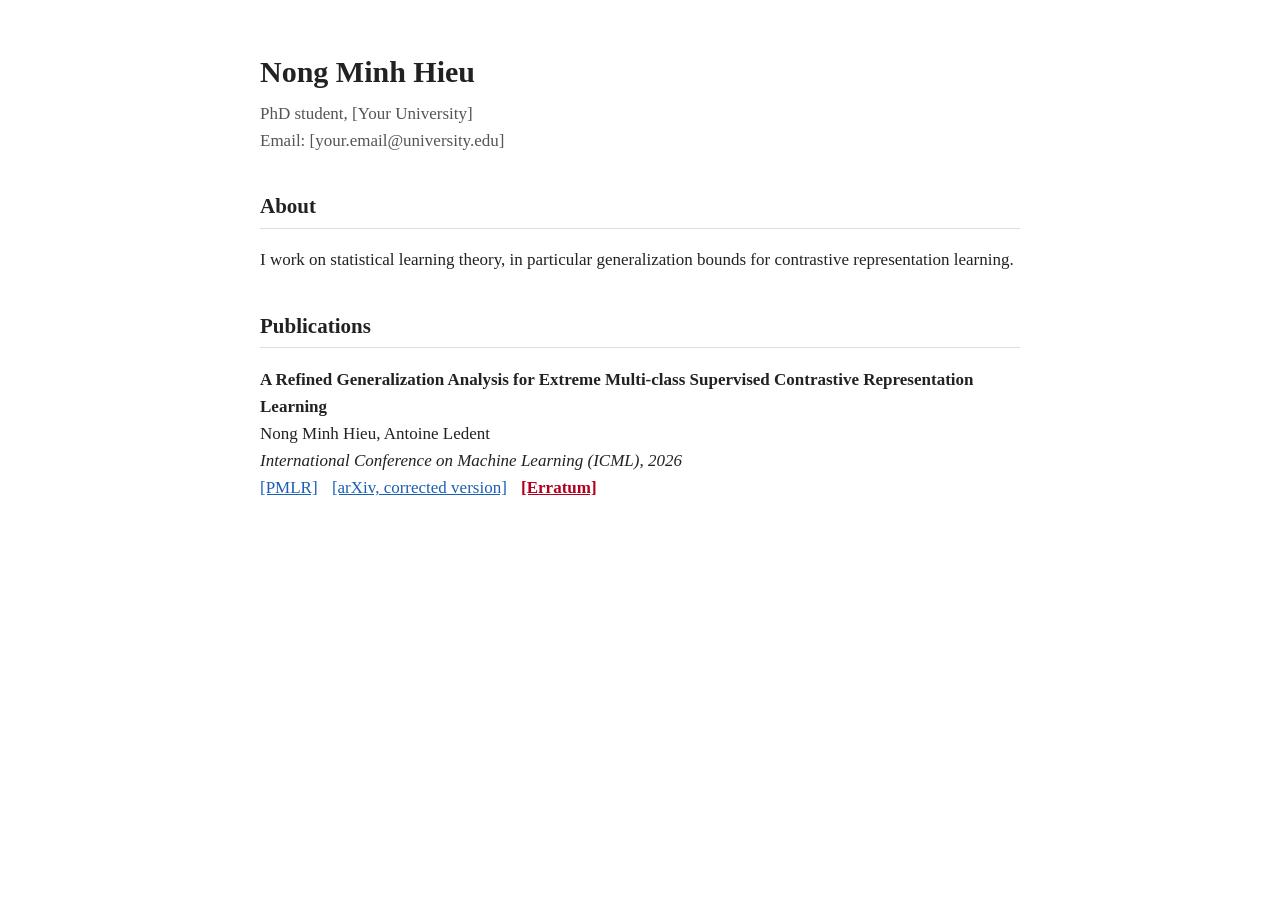
==== index.html @ 6f37da9e "Add files via upload" ====
<!DOCTYPE html>
<html lang="en">
<head>
  <meta charset="utf-8">
  <meta name="viewport" content="width=device-width, initial-scale=1">
  <title>Nong Minh Hieu</title>
  <style>
    body {
      max-width: 760px;
      margin: 48px auto;
      padding: 0 20px;
      font-family: Georgia, "Times New Roman", serif;
      font-size: 17px;
      line-height: 1.6;
      color: #222;
    }
    h1 { font-size: 30px; margin-bottom: 4px; }
    h2 { font-size: 21px; margin-top: 36px; border-bottom: 1px solid #ddd; padding-bottom: 4px; }
    .subtitle { color: #555; margin-top: 0; }
    a { color: #1a5fb4; }
    .pub { margin-bottom: 18px; }
    .pub-title { font-weight: bold; }
    .links a { margin-right: 10px; }
    .erratum { color: #b00020; font-weight: bold; }
  </style>
</head>
<body>

  <!-- ===== EDIT ME: your name, position and email ===== -->
  <h1>Nong Minh Hieu</h1>
  <p class="subtitle">
    PhD student, [Your University]<br>
    Email: [your.email@university.edu]
  </p>

  <!-- ===== EDIT ME: a few sentences about you ===== -->
  <h2>About</h2>
  <p>
    I work on statistical learning theory, in particular generalization
    bounds for contrastive representation learning.
  </p>

  <h2>Publications</h2>

  <div class="pub">
    <div class="pub-title">
      A Refined Generalization Analysis for Extreme Multi-class Supervised
      Contrastive Representation Learning
    </div>
    <div>Nong Minh Hieu, Antoine Ledent</div>
    <div><em>International Conference on Machine Learning (ICML), 2026</em></div>
    <div class="links">
      <!-- EDIT ME: replace the # with the link to the paper on proceedings.mlr.press -->
      <a href="#">[PMLR]</a>
      <a href="https://arxiv.org/abs/2605.07596">[arXiv, corrected version]</a>
      <a class="erratum" href="erratum_icml2026.pdf">[Erratum]</a>
    </div>
  </div>

  <!-- To add another paper, copy everything from <div class="pub"> to its matching </div> and paste it here. -->

</body>
</html>
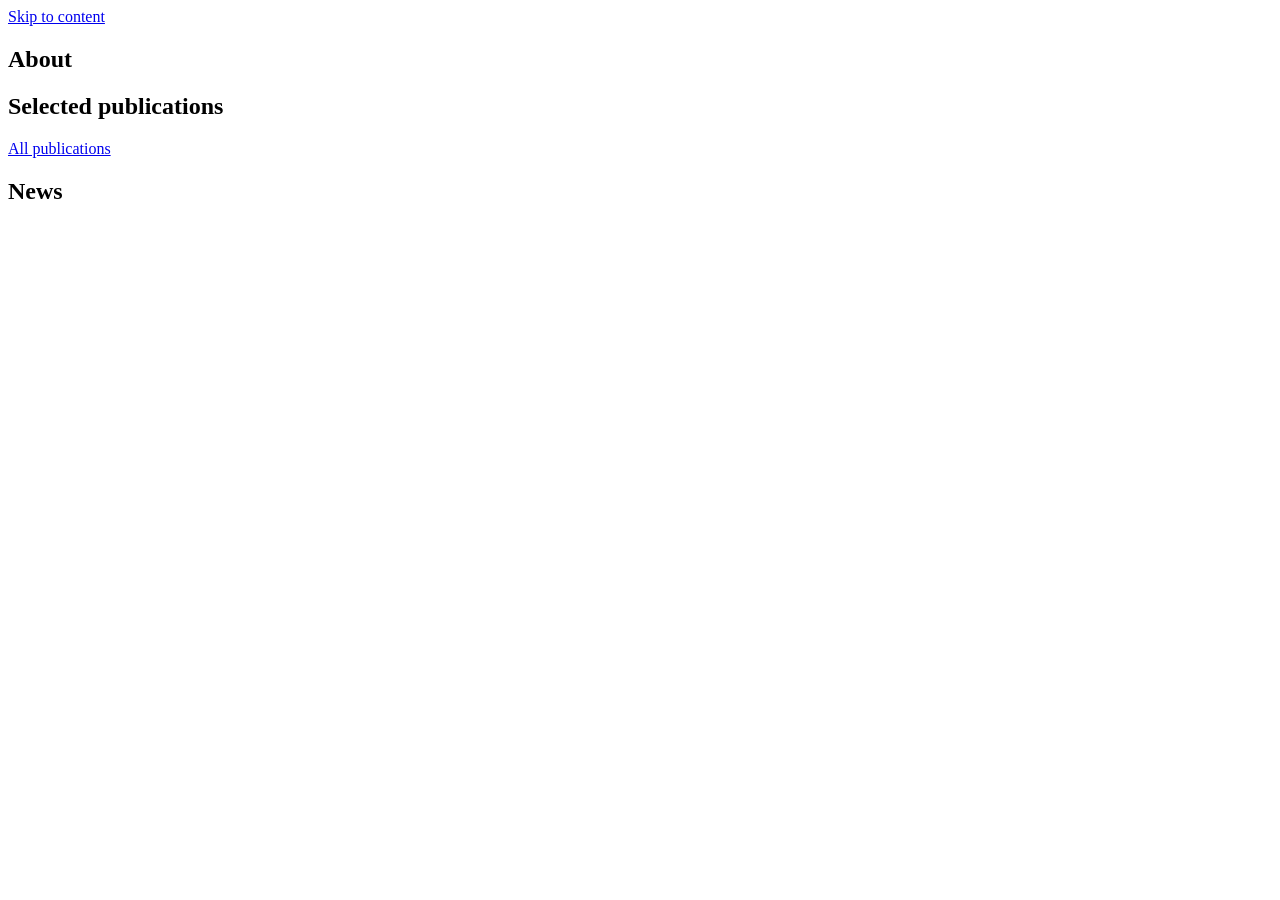
==== commit 7422699b: "Add files via upload" ====
--- a/index.html
+++ b/index.html
@@ -4,60 +4,60 @@
   <meta charset="utf-8">
   <meta name="viewport" content="width=device-width, initial-scale=1">
   <title>Nong Minh Hieu</title>
-  <style>
-    body {
-      max-width: 760px;
-      margin: 48px auto;
-      padding: 0 20px;
-      font-family: Georgia, "Times New Roman", serif;
-      font-size: 17px;
-      line-height: 1.6;
-      color: #222;
-    }
-    h1 { font-size: 30px; margin-bottom: 4px; }
-    h2 { font-size: 21px; margin-top: 36px; border-bottom: 1px solid #ddd; padding-bottom: 4px; }
-    .subtitle { color: #555; margin-top: 0; }
-    a { color: #1a5fb4; }
-    .pub { margin-bottom: 18px; }
-    .pub-title { font-weight: bold; }
-    .links a { margin-right: 10px; }
-    .erratum { color: #b00020; font-weight: bold; }
-  </style>
+  <meta name="description" content="Nong Minh Hieu, PhD student in Computer Science at Singapore Management University, working on learning theory for contrastive representation learning.">
+  <link rel="icon" href="assets/favicon.svg" type="image/svg+xml">
+  <script>
+    (function () {
+      var t = null;
+      try { t = localStorage.getItem("theme"); } catch (e) {}
+      if (t !== "light" && t !== "dark") {
+        t = window.matchMedia && window.matchMedia("(prefers-color-scheme: dark)").matches ? "dark" : "light";
+      }
+      document.documentElement.setAttribute("data-theme", t);
+    })();
+  </script>
+  <link rel="preconnect" href="https://fonts.googleapis.com">
+  <link rel="preconnect" href="https://fonts.gstatic.com" crossorigin>
+  <link rel="stylesheet" href="https://fonts.googleapis.com/css2?family=Instrument+Sans:wght@400;500;600&family=Newsreader:ital,opsz,wght@0,6..72,300;0,6..72,400;0,6..72,500;0,6..72,600;1,6..72,400&display=swap">
+  <link rel="stylesheet" href="assets/css/style.css">
 </head>
-<body>
+<body data-page="home">
+  <a class="skip-link" href="#main">Skip to content</a>
+  <header id="site-header"></header>
 
-  <!-- ===== EDIT ME: your name, position and email ===== -->
-  <h1>Nong Minh Hieu</h1>
-  <p class="subtitle">
-    PhD student, [Your University]<br>
-    Email: [your.email@university.edu]
-  </p>
+  <main id="main">
+    <div class="wrap">
+      <section class="hero" id="hero" aria-label="Introduction"></section>
 
-  <!-- ===== EDIT ME: a few sentences about you ===== -->
-  <h2>About</h2>
-  <p>
-    I work on statistical learning theory, in particular generalization
-    bounds for contrastive representation learning.
-  </p>
+      <section class="section" aria-labelledby="about-h">
+        <div class="section-head"><h2 id="about-h">About</h2></div>
+        <div class="about-grid" id="about-body"></div>
+      </section>
 
-  <h2>Publications</h2>
+      <section class="section" aria-labelledby="pubs-h">
+        <div class="section-head">
+          <h2 id="pubs-h">Selected publications</h2>
+          <a href="publications.html">All publications</a>
+        </div>
+        <ol class="entries" id="selected-pubs"></ol>
+      </section>
 
-  <div class="pub">
-    <div class="pub-title">
-      A Refined Generalization Analysis for Extreme Multi-class Supervised
-      Contrastive Representation Learning
+      <section class="section" aria-labelledby="news-h">
+        <div class="section-head"><h2 id="news-h">News</h2></div>
+        <ul class="news" id="news-list"></ul>
+      </section>
     </div>
-    <div>Nong Minh Hieu, Antoine Ledent</div>
-    <div><em>International Conference on Machine Learning (ICML), 2026</em></div>
-    <div class="links">
-      <!-- EDIT ME: replace the # with the link to the paper on proceedings.mlr.press -->
-      <a href="#">[PMLR]</a>
-      <a href="https://arxiv.org/abs/2605.07596">[arXiv, corrected version]</a>
-      <a class="erratum" href="erratum_icml2026.pdf">[Erratum]</a>
-    </div>
-  </div>
+  </main>
 
-  <!-- To add another paper, copy everything from <div class="pub"> to its matching </div> and paste it here. -->
+  <footer id="site-footer"></footer>
 
+  <noscript><p style="text-align:center;font-family:sans-serif">This site needs JavaScript to show its content.</p></noscript>
+
+  <!-- Your content lives in these files. Edit them, not this page. -->
+  <script src="data/site.js"></script>
+  <script src="data/profile.js"></script>
+  <script src="data/publications.js"></script>
+  <script src="data/news.js"></script>
+  <script src="assets/js/main.js"></script>
 </body>
 </html>
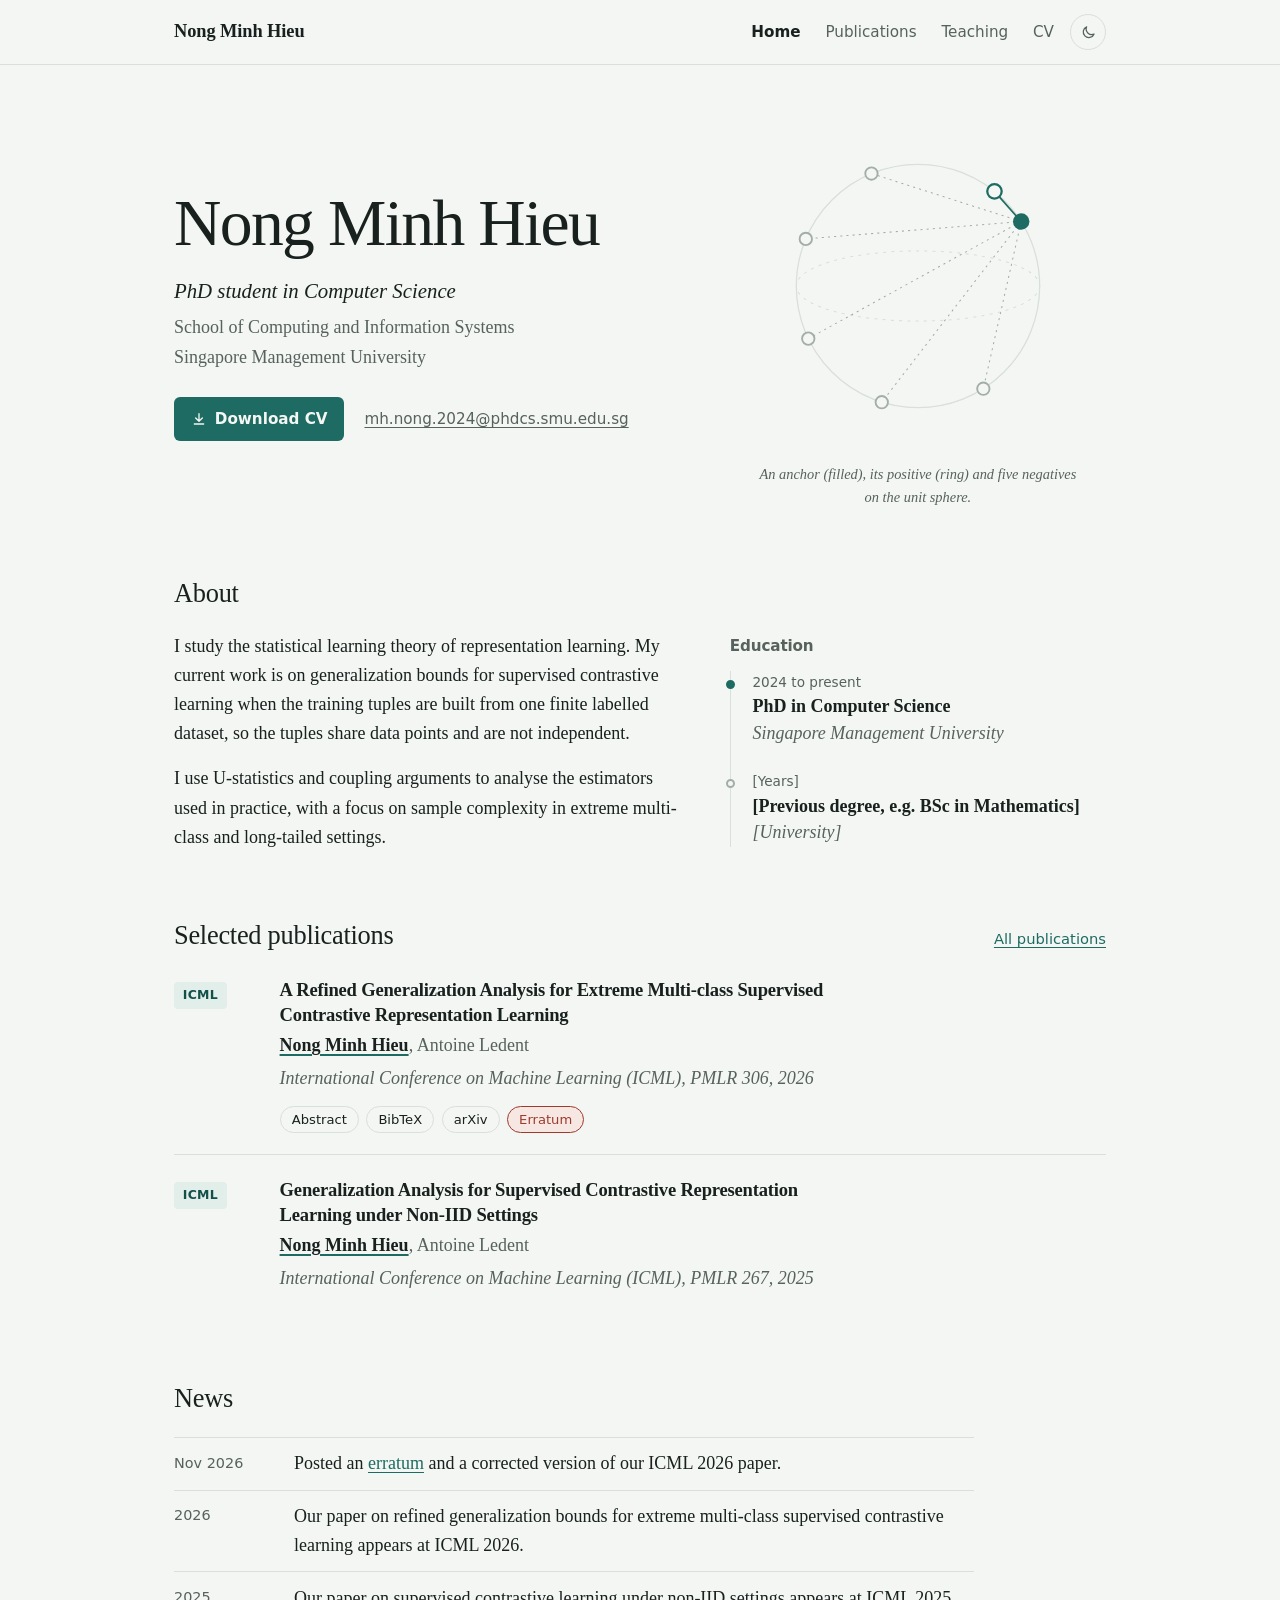
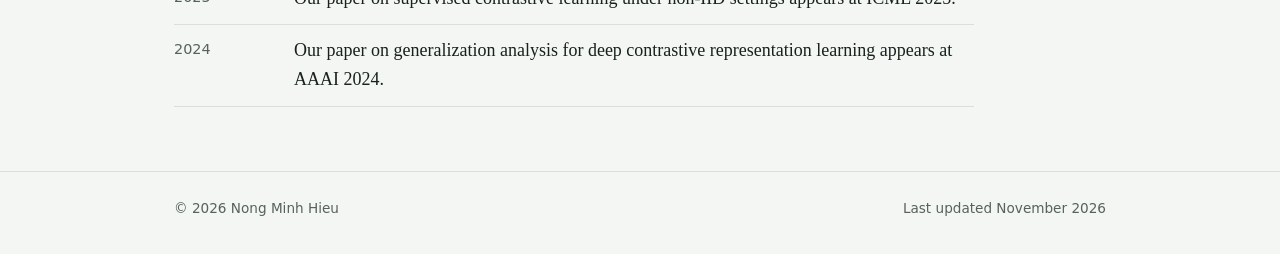
==== commit 14333d25: "Update index.html" ====
--- a/index.html
+++ b/index.html
@@ -4,7 +4,7 @@
   <meta charset="utf-8">
   <meta name="viewport" content="width=device-width, initial-scale=1">
   <title>Nong Minh Hieu</title>
-  <meta name="description" content="Nong Minh Hieu, PhD student in Computer Science at Singapore Management University, working on learning theory for contrastive representation learning.">
+  <meta name="description" content="Nong Minh Hieu, PhD student in the School of Computing and Information Systems (SCIS) at Singapore Management University, working on learning theory, U-processes and robust estimation.">
   <link rel="icon" href="assets/favicon.svg" type="image/svg+xml">
   <script>
     (function () {
--- a/assets/css/style.css
+++ b/assets/css/style.css
@@ -0,0 +1,573 @@
+/* ================================================================
+   Personal site: styles
+   Colours are defined once below, for the light and dark themes.
+   ================================================================ */
+
+:root {
+  --bg:        #F4F6F3;
+  --surface:   #FFFFFF;
+  --ink:       #18211E;
+  --muted:     #56625D;
+  --faint:     #8C9893;
+  --rule:      #D9DFDB;
+  --accent:    #1D6B62;
+  --accent-ink:#14504A;
+  --accent-bg: #E1EEEA;
+  --warn:      #9C3B2E;
+  --warn-bg:   #F6E7E3;
+  --neg:       #A3ADA9;
+
+  --serif: "Newsreader", "Iowan Old Style", "Palatino Linotype", Palatino, Georgia, serif;
+  --sans:  "Instrument Sans", "Segoe UI", system-ui, -apple-system, sans-serif;
+
+  --measure: 66ch;
+  --page:    980px;
+  --radius:  6px;
+  color-scheme: light;
+}
+
+:root[data-theme="dark"] {
+  --bg:        #101614;
+  --surface:   #161E1B;
+  --ink:       #E3EAE6;
+  --muted:     #A0ADA7;
+  --faint:     #6F7C76;
+  --rule:      #26302C;
+  --accent:    #72C2B3;
+  --accent-ink:#9AD8CC;
+  --accent-bg: #1A2C28;
+  --warn:      #E4917F;
+  --warn-bg:   #2E1D19;
+  --neg:       #56625D;
+  color-scheme: dark;
+}
+
+/* ---------- Base ---------- */
+
+*, *::before, *::after { box-sizing: border-box; }
+
+html { -webkit-text-size-adjust: 100%; }
+
+body {
+  margin: 0;
+  background: var(--bg);
+  color: var(--ink);
+  font-family: var(--serif);
+  font-size: 1.125rem;
+  line-height: 1.62;
+  font-optical-sizing: auto;
+  transition: background-color .25s ease, color .25s ease;
+}
+
+a {
+  color: var(--accent);
+  text-decoration-thickness: 1px;
+  text-underline-offset: 3px;
+}
+a:hover { color: var(--accent-ink); text-decoration-thickness: 2px; }
+
+:focus-visible {
+  outline: 2px solid var(--accent);
+  outline-offset: 3px;
+  border-radius: 3px;
+}
+
+.skip-link {
+  position: absolute;
+  left: 1rem;
+  top: -3rem;
+  padding: .5rem .8rem;
+  background: var(--surface);
+  color: var(--ink);
+  font-family: var(--sans);
+  font-size: .9rem;
+  border: 1px solid var(--rule);
+  border-radius: var(--radius);
+  z-index: 10;
+}
+.skip-link:focus { top: 1rem; }
+
+.wrap {
+  max-width: var(--page);
+  margin: 0 auto;
+  padding: 0 1.5rem;
+}
+
+/* ---------- Header ---------- */
+
+.site-header {
+  border-bottom: 1px solid var(--rule);
+}
+.site-header .wrap {
+  display: flex;
+  align-items: center;
+  justify-content: space-between;
+  gap: 1rem;
+  min-height: 4rem;
+}
+.site-title {
+  font-family: var(--serif);
+  font-size: 1.15rem;
+  font-weight: 600;
+  color: var(--ink);
+  text-decoration: none;
+  letter-spacing: -0.005em;
+}
+.site-title:hover { color: var(--ink); }
+
+.nav {
+  display: flex;
+  align-items: center;
+  gap: .25rem;
+  font-family: var(--sans);
+  font-size: .95rem;
+}
+.nav a {
+  color: var(--muted);
+  text-decoration: none;
+  padding: .4rem .65rem;
+  border-radius: var(--radius);
+}
+.nav a:hover { color: var(--ink); background: var(--accent-bg); }
+.nav a[aria-current="page"] { color: var(--ink); font-weight: 600; }
+
+.theme-toggle {
+  display: inline-grid;
+  place-items: center;
+  width: 2.25rem;
+  height: 2.25rem;
+  margin-left: .35rem;
+  border: 1px solid var(--rule);
+  border-radius: 50%;
+  background: transparent;
+  color: var(--muted);
+  cursor: pointer;
+}
+.theme-toggle:hover { color: var(--ink); border-color: var(--faint); }
+.theme-toggle svg { width: 1.05rem; height: 1.05rem; }
+.theme-toggle .icon-sun { display: none; }
+:root[data-theme="dark"] .theme-toggle .icon-sun { display: block; }
+:root[data-theme="dark"] .theme-toggle .icon-moon { display: none; }
+
+.menu-toggle { display: none; }
+
+/* ---------- Main ---------- */
+
+main { padding: 3.5rem 0 4rem; }
+
+h1, h2, h3 {
+  font-family: var(--serif);
+  font-weight: 500;
+  line-height: 1.2;
+  letter-spacing: -0.01em;
+  margin: 0;
+}
+
+.section { margin-top: 4.25rem; }
+.section-head {
+  display: flex;
+  align-items: baseline;
+  justify-content: space-between;
+  gap: 1rem;
+  margin-bottom: 1.4rem;
+}
+.section-head h2 { font-size: 1.65rem; }
+.section-head a {
+  font-family: var(--sans);
+  font-size: .92rem;
+}
+
+.page-head h1 {
+  font-size: clamp(2.2rem, 4vw, 2.9rem);
+  font-weight: 400;
+  letter-spacing: -0.02em;
+}
+.page-head p {
+  margin: .6rem 0 0;
+  color: var(--muted);
+  max-width: var(--measure);
+}
+
+/* ---------- Home: hero ---------- */
+
+.hero {
+  display: grid;
+  grid-template-columns: minmax(0, 1.35fr) minmax(0, 1fr);
+  gap: 3rem;
+  align-items: center;
+}
+.hero h1 {
+  font-size: clamp(2.6rem, 6vw, 4.1rem);
+  font-weight: 400;
+  letter-spacing: -0.025em;
+  line-height: 1.02;
+}
+.hero .position {
+  margin: 1.1rem 0 0;
+  font-size: 1.3rem;
+  font-style: italic;
+  color: var(--ink);
+}
+.hero .affiliation {
+  margin: .35rem 0 0;
+  color: var(--muted);
+}
+.hero .contact {
+  margin-top: 1.6rem;
+  display: flex;
+  flex-wrap: wrap;
+  align-items: center;
+  gap: .75rem 1.25rem;
+  font-family: var(--sans);
+  font-size: .95rem;
+}
+.hero .contact a:not(.button) { color: var(--muted); }
+.hero .contact a:not(.button):hover { color: var(--accent); }
+
+.button {
+  display: inline-flex;
+  align-items: center;
+  gap: .5rem;
+  padding: .6rem 1.05rem;
+  border-radius: var(--radius);
+  background: var(--accent);
+  color: var(--bg);
+  font-family: var(--sans);
+  font-weight: 600;
+  font-size: .95rem;
+  text-decoration: none;
+}
+.button:hover { background: var(--accent-ink); color: var(--bg); }
+.button svg { width: 1rem; height: 1rem; }
+
+/* The figure: anchor, positive and negatives on the unit sphere */
+.sphere {
+  margin: 0;
+  justify-self: center;
+  width: 100%;
+  max-width: 330px;
+}
+.sphere svg { display: block; width: 100%; height: auto; overflow: visible; }
+.sphere .outline   { fill: none; stroke: var(--rule); stroke-width: 1.25; }
+.sphere .equator   { fill: none; stroke: var(--rule); stroke-width: 1; stroke-dasharray: 3 5; }
+.sphere .pull      { stroke: var(--accent); stroke-width: 1.6; }
+.sphere .push      { stroke: var(--neg); stroke-width: 1; stroke-dasharray: 2 4; }
+.sphere .anchor    { fill: var(--accent); }
+.sphere .positive  { fill: var(--bg); stroke: var(--accent); stroke-width: 2.2; }
+.sphere .negative  { fill: var(--bg); stroke: var(--neg); stroke-width: 1.8; }
+.sphere figcaption {
+  margin-top: .75rem;
+  font-size: .9rem;
+  font-style: italic;
+  color: var(--muted);
+  text-align: center;
+}
+
+/* ---------- Home: about + education ---------- */
+
+.about-grid {
+  display: grid;
+  grid-template-columns: minmax(0, 1.35fr) minmax(0, 1fr);
+  gap: 3rem;
+}
+.about-text p { margin: 0 0 1rem; max-width: var(--measure); }
+.about-text p:last-child { margin-bottom: 0; }
+
+.timeline-title {
+  font-family: var(--sans);
+  font-size: .95rem;
+  font-weight: 600;
+  color: var(--muted);
+  margin: .3rem 0 1rem;
+}
+.timeline {
+  list-style: none;
+  margin: 0;
+  padding: 0;
+  border-left: 1px solid var(--rule);
+}
+.timeline li {
+  position: relative;
+  padding: 0 0 1.4rem 1.35rem;
+}
+.timeline li:last-child { padding-bottom: 0; }
+.timeline li::before {
+  content: "";
+  position: absolute;
+  left: -5px;
+  top: .55rem;
+  width: 9px;
+  height: 9px;
+  border-radius: 50%;
+  background: var(--bg);
+  border: 2px solid var(--neg);
+}
+.timeline li:first-child::before { background: var(--accent); border-color: var(--accent); }
+.timeline .years {
+  display: block;
+  font-family: var(--sans);
+  font-size: .85rem;
+  color: var(--muted);
+}
+.timeline .degree { display: block; font-weight: 600; line-height: 1.35; margin-top: .1rem; }
+.timeline .place  { display: block; color: var(--muted); font-style: italic; }
+
+/* ---------- News ---------- */
+
+.news {
+  list-style: none;
+  margin: 0;
+  padding: 0;
+  max-width: 50rem;
+}
+.news li {
+  display: grid;
+  grid-template-columns: 6.5rem minmax(0, 1fr);
+  gap: 1rem;
+  padding: .7rem 0;
+  border-top: 1px solid var(--rule);
+}
+.news li:last-child { border-bottom: 1px solid var(--rule); }
+.news .date {
+  font-family: var(--sans);
+  font-size: .9rem;
+  color: var(--muted);
+  padding-top: .15rem;
+  font-variant-numeric: tabular-nums;
+}
+
+/* ---------- Entries (publications and teaching) ---------- */
+
+.entries { list-style: none; margin: 0; padding: 0; }
+
+.entry {
+  display: grid;
+  grid-template-columns: 5.5rem minmax(0, 1fr);
+  gap: 1.1rem;
+  padding: 1.35rem 0;
+  border-top: 1px solid var(--rule);
+}
+.entries > .entry:first-child { border-top: 0; padding-top: .2rem; }
+
+.badge {
+  align-self: start;
+  justify-self: start;
+  display: inline-block;
+  margin-top: .3rem;
+  padding: .22rem .55rem;
+  border-radius: 4px;
+  background: var(--accent-bg);
+  color: var(--accent-ink);
+  font-family: var(--sans);
+  font-size: .78rem;
+  font-weight: 600;
+  letter-spacing: .02em;
+  white-space: nowrap;
+}
+.badge.preprint { background: transparent; color: var(--muted); box-shadow: inset 0 0 0 1px var(--rule); }
+
+.entry-title {
+  font-size: 1.16rem;
+  font-weight: 600;
+  line-height: 1.35;
+  margin: 0;
+  max-width: 62ch;
+}
+.entry-authors, .entry-venue, .entry-desc {
+  margin: .25rem 0 0;
+  max-width: 62ch;
+}
+.entry-authors { color: var(--muted); }
+.entry-authors .me {
+  color: var(--ink);
+  font-weight: 600;
+  text-decoration: underline;
+  text-decoration-color: var(--accent);
+  text-decoration-thickness: 1.5px;
+  text-underline-offset: 3px;
+}
+.entry-venue { font-style: italic; color: var(--muted); }
+.entry-venue .note { font-style: normal; color: var(--accent); font-weight: 600; }
+.entry-desc { color: var(--ink); }
+
+.entry-links {
+  display: flex;
+  flex-wrap: wrap;
+  gap: .45rem;
+  margin-top: .75rem;
+}
+.chip {
+  display: inline-flex;
+  align-items: center;
+  padding: .26rem .7rem;
+  border: 1px solid var(--rule);
+  border-radius: 999px;
+  background: transparent;
+  color: var(--ink);
+  font-family: var(--sans);
+  font-size: .82rem;
+  font-weight: 500;
+  line-height: 1.3;
+  text-decoration: none;
+  cursor: pointer;
+}
+.chip:hover { border-color: var(--accent); color: var(--accent); }
+.chip[aria-expanded="true"] { background: var(--accent-bg); border-color: var(--accent); color: var(--accent-ink); }
+.chip.erratum { color: var(--warn); border-color: currentColor; background: var(--warn-bg); }
+.chip.erratum:hover { color: var(--warn); text-decoration: underline; }
+
+.panel {
+  margin-top: .8rem;
+  padding: .9rem 1.1rem;
+  border-left: 2px solid var(--accent);
+  background: var(--surface);
+  border-radius: 0 var(--radius) var(--radius) 0;
+  max-width: 62ch;
+  font-size: 1rem;
+  line-height: 1.6;
+}
+.panel[hidden] { display: none; }
+.panel p { margin: 0; }
+.panel pre {
+  margin: 0;
+  overflow-x: auto;
+  font-family: ui-monospace, "SF Mono", Menlo, Consolas, monospace;
+  font-size: .8rem;
+  line-height: 1.5;
+  white-space: pre;
+}
+.panel .copy {
+  margin-top: .7rem;
+}
+
+@media (prefers-reduced-motion: no-preference) {
+  .panel:not([hidden]) { animation: panel-in .18s ease-out; }
+  @keyframes panel-in { from { opacity: 0; transform: translateY(-3px); } to { opacity: 1; transform: none; } }
+}
+
+/* Year groups on the publications and teaching pages */
+.year-group {
+  display: grid;
+  grid-template-columns: 6.5rem minmax(0, 1fr);
+  gap: 1.5rem;
+  padding-top: 1.5rem;
+  margin-top: 1.5rem;
+  border-top: 1px solid var(--rule);
+}
+.year-group:first-of-type { border-top: 0; margin-top: 0; }
+.year-group .entries > .entry:last-child { padding-bottom: .4rem; }
+.year-label {
+  font-size: 2.1rem;
+  font-weight: 300;
+  line-height: 1;
+  color: var(--faint);
+  font-variant-numeric: lining-nums tabular-nums;
+}
+@media (min-width: 761px) {
+  .year-label { position: sticky; top: 1.5rem; align-self: start; }
+}
+
+/* Filter on the publications page */
+.toolbar {
+  display: flex;
+  flex-wrap: wrap;
+  align-items: center;
+  gap: .75rem 1.25rem;
+  margin: 2rem 0 .5rem;
+  font-family: var(--sans);
+  font-size: .92rem;
+}
+.toolbar label { color: var(--muted); }
+.toolbar input {
+  font: inherit;
+  color: var(--ink);
+  background: var(--surface);
+  border: 1px solid var(--rule);
+  border-radius: var(--radius);
+  padding: .5rem .75rem;
+  min-width: min(22rem, 100%);
+}
+.toolbar input:focus-visible { outline-offset: 1px; }
+.toolbar .count { color: var(--muted); }
+
+.empty {
+  margin-top: 2rem;
+  font-family: var(--sans);
+  color: var(--muted);
+}
+.empty button {
+  font: inherit;
+  color: var(--accent);
+  background: none;
+  border: 0;
+  padding: 0;
+  text-decoration: underline;
+  cursor: pointer;
+}
+
+/* ---------- Footer ---------- */
+
+.site-footer {
+  border-top: 1px solid var(--rule);
+  padding: 1.6rem 0 2.2rem;
+  font-family: var(--sans);
+  font-size: .85rem;
+  color: var(--muted);
+}
+.site-footer .wrap { display: flex; flex-wrap: wrap; justify-content: space-between; gap: .5rem 1.5rem; }
+
+/* ---------- Small screens ---------- */
+
+@media (max-width: 760px) {
+  body { font-size: 1.06rem; }
+  main { padding-top: 2.25rem; }
+
+  .menu-toggle {
+    display: inline-flex;
+    align-items: center;
+    padding: .4rem .7rem;
+    border: 1px solid var(--rule);
+    border-radius: var(--radius);
+    background: transparent;
+    color: var(--ink);
+    font-family: var(--sans);
+    font-size: .9rem;
+    cursor: pointer;
+  }
+  .header-actions { display: flex; align-items: center; gap: .4rem; }
+  .nav {
+    display: none;
+    position: absolute;
+    left: 0; right: 0;
+    top: 4rem;
+    flex-direction: column;
+    align-items: stretch;
+    padding: .5rem 1.5rem 1rem;
+    background: var(--bg);
+    border-bottom: 1px solid var(--rule);
+    z-index: 5;
+  }
+  .nav.open { display: flex; }
+  .nav a { padding: .65rem .5rem; }
+  .site-header { position: relative; }
+
+  .hero, .about-grid { grid-template-columns: 1fr; gap: 2rem; }
+  .sphere { max-width: 210px; justify-self: start; }
+  .section-head { flex-wrap: wrap; row-gap: .3rem; }
+  .section-head h2 { font-size: 1.45rem; }
+  .section { margin-top: 3.25rem; }
+
+  .entry { grid-template-columns: 1fr; gap: .5rem; }
+  .year-group { grid-template-columns: 1fr; gap: .5rem; }
+  .news li { grid-template-columns: 1fr; gap: .1rem; }
+}
+
+@media (min-width: 761px) {
+  .header-actions { display: flex; align-items: center; }
+  .header-actions .menu-toggle { display: none; }
+}
+
+@media print {
+  .site-header, .site-footer, .theme-toggle, .toolbar, .sphere { display: none; }
+  body { background: #fff; color: #000; }
+}
